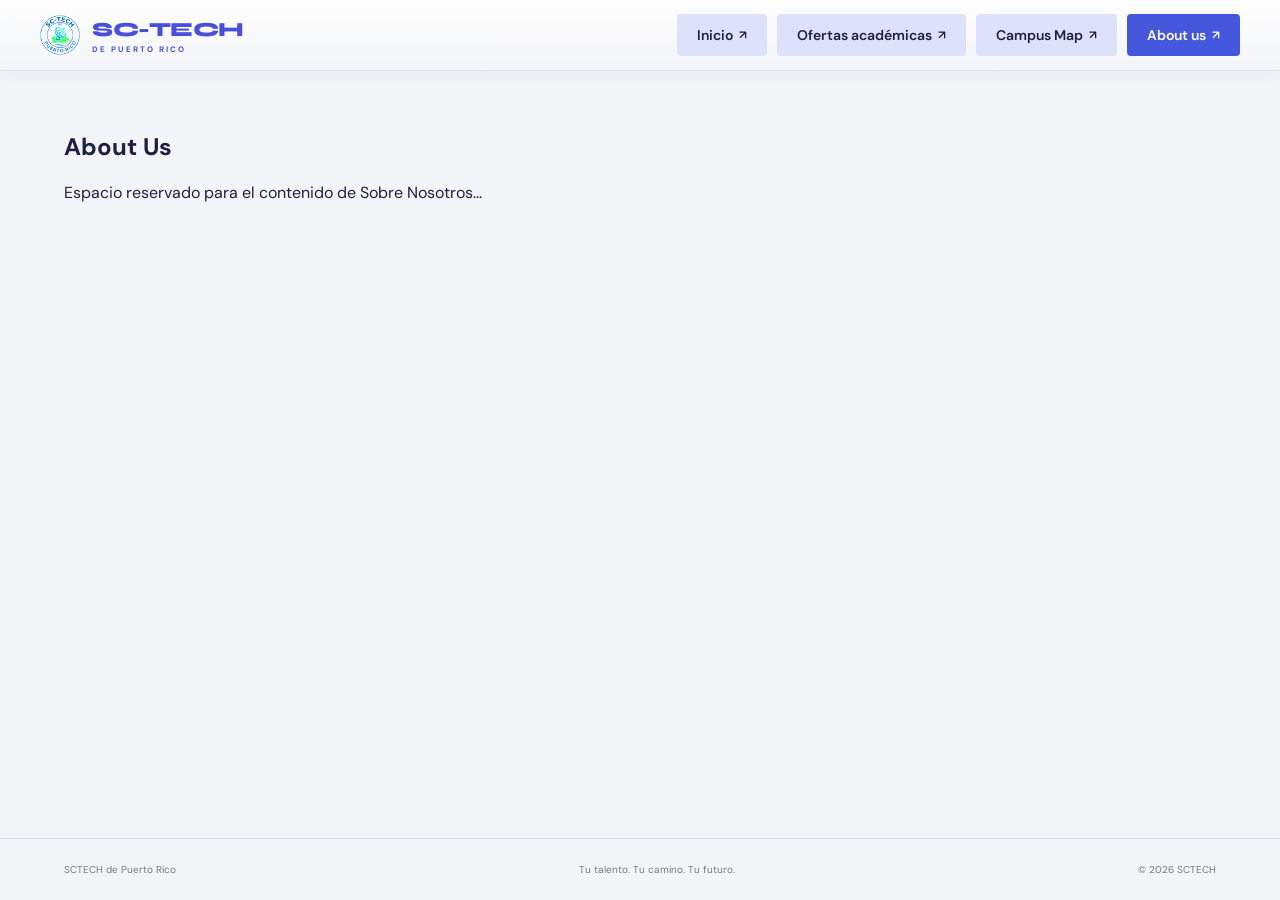
==== pages/about-us.html @ 28b287ed "Organiza archivos y mejora el home con animacion de carga. Tambien nueva estructura de el home mante" ====
<!DOCTYPE html>
<html lang="es">

<head>
	<meta charset="UTF-8">
	<meta name="viewport" content="width=device-width, initial-scale=1.0">
	<meta name="description" content="Sobre SC-TECH de Puerto Rico - Nuestra historia, misión y visión.">
	<title>About Us | SC-TECH de Puerto Rico</title>
	<link rel="stylesheet" href="../assets/css/about-us.css">
</head>

<body>

	<header class="header">
		<nav class="header-nav" aria-label="Navegación principal">
			<a class="brand" href="../index.html">
				<span class="brand-icon">
					<img src="../assets/images/SC-Tech_Logo.png" alt="College Logo"
						width="40">
				</span>
				<div style="color: #494fdb">SC-TECH<span>DE PUERTO RICO</span></div>
			</a>
			<div class="nav-links">
				<a class="btn-nav-rounded" href="../index.html">Inicio <span aria-hidden="true">↗</span></a>
				<a class="btn-nav-rounded" href="ofertas-academicas.html">Ofertas académicas <span
						aria-hidden="true">↗</span></a>
				<a class="btn-nav-rounded" href="Campus_Map.html">Campus Map <span aria-hidden="true">↗</span></a>
				<a class="btn-nav-rounded active" href="about-us.html">About us <span aria-hidden="true">↗</span></a>
			</div>
		</nav>
	</header>

	<main>
		<!-- Contenido principal para el grupo -->
		<section class="page-content">
			<h1>About Us</h1>
			<p>Espacio reservado para el contenido de Sobre Nosotros...</p>
		</section>
	</main>

	<footer>
		<span>SCTECH de Puerto Rico</span>
		<span>Tu talento. Tu camino. Tu futuro.</span>
		<span>© 2026 SCTECH</span>
	</footer>

</body>

</html>
---- assets/css/about-us.css ----
@import url('https://fonts.googleapis.com/css2?family=Syne:wght@700;800&family=DM+Sans:wght@400;500;600&display=swap');

:root {
	--azul: #4557DD;
	--azul-claro: #DDE1FA;
	--oscuro: #1c2140;
	--blanco: #FFFFFF;
	--fondo: #F3F4F8;
}

* {
	box-sizing: border-box;
}

body {
	margin: 0;
	background: var(--fondo);
	color: var(--oscuro);
	font-family: 'DM Sans', system-ui, sans-serif;
	min-height: 100vh;
	display: flex;
	flex-direction: column;
}

/* Header & Sticky Nav */
.header {
	width: 100%;
	position: sticky;
	top: 0;
	z-index: 1000;
	background: linear-gradient(180deg, #FFFFFF 0%, var(--fondo) 100%);
	border-bottom: 1.5px solid var(--azul-claro);
	box-shadow: 0 4px 16px rgba(28, 33, 64, 0.04);
}

@supports ((backdrop-filter: blur(12px)) or (-webkit-backdrop-filter: blur(12px))) {
	.header {
		background: linear-gradient(180deg, rgba(255, 255, 255, 0.85) 0%, rgba(243, 244, 248, 0.85) 100%);
		-webkit-backdrop-filter: blur(12px);
		backdrop-filter: blur(12px);
	}
}

.header-nav {
	width: 100%;
	max-width: 100%;
	padding: 14px 40px;
	display: flex;
	align-items: center;
	justify-content: space-between;
	gap: 20px;
	background: transparent;
}

/* Brand Link */
.brand {
	display: flex;
	align-items: center;
	gap: 12px;
	font-family: 'Syne', sans-serif;
	font-weight: 800;
	font-size: 20px;
	letter-spacing: -0.5px;
	color: var(--oscuro);
	text-decoration: none;
	flex-shrink: 0;
}

.brand-icon img {
	display: block;
	border-radius: 8px;
}

.brand div span {
	display: block;
	margin-top: 2px;
	font-family: 'DM Sans', sans-serif;
	font-size: 8px;
	letter-spacing: 2px;
	color: var(--azul);
}

/* Navigation Links */
.nav-links {
	display: flex;
	align-items: center;
	gap: 10px;
	flex-wrap: wrap;
}

/* Botones por Jayden */
.btn-nav-rounded {
	min-height: 42px;
	padding: 10px 20px;
	border-radius: 4px;
	background: var(--azul-claro);
	color: var(--oscuro);
	font: 600 14px 'DM Sans', sans-serif;
	text-decoration: none;
	display: inline-flex;
	align-items: center;
	gap: 6px;
	transition: background-color 0.25s ease, color 0.25s ease, transform 0.2s ease;
}

.btn-nav-rounded span {
	font-size: 12px;
	transition: transform 0.2s ease;
}

.btn-nav-rounded:hover,
.btn-nav-rounded.active {
	background: var(--azul);
	color: var(--blanco);
}

.btn-nav-rounded:hover span {
	transform: translate(2px, -2px);
}

.btn-nav-rounded:focus-visible {
	outline: 3px solid var(--oscuro);
	outline-offset: 3px;
}

/* Main Content Area */
main {
	flex: 1;
	max-width: 1440px;
	width: 100%;
	margin: auto;
	padding: 40px 64px 64px;
}

/* Footer */
footer {
	max-width: 1440px;
	width: 100%;
	margin: 0 auto;
	border-top: 1px solid #dcdcea;
	padding: 24px 64px;
	display: flex;
	justify-content: space-between;
	color: #77778e;
	font-size: 10px;
}

/* Responsive Styles */
@media (max-width: 850px) {
	.header-nav {
		flex-direction: column;
		padding: 14px 20px;
		gap: 14px;
	}

	.nav-links {
		width: 100%;
		justify-content: center;
	}

	main {
		padding: 20px 20px 40px;
	}

	footer {
		padding: 24px 20px;
		flex-direction: column;
		gap: 12px;
		align-items: center;
		text-align: center;
	}
}

@media (max-width: 480px) {
	.btn-nav-rounded {
		min-height: 38px;
		padding: 8px 14px;
		font-size: 13px;
	}

	.btn-nav-rounded span {
		display: none;
	}
}
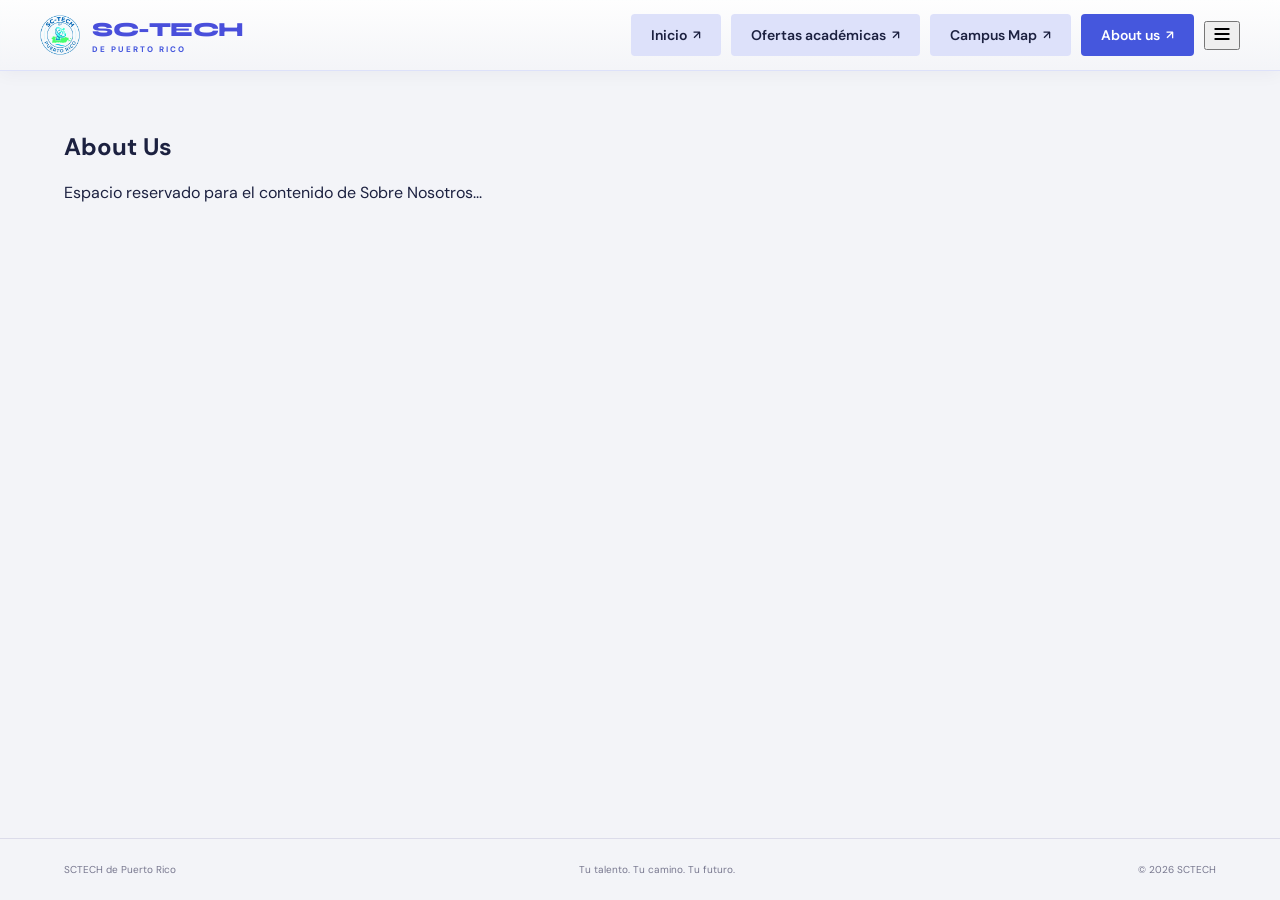
==== commit 08edfb53: "New accessibility features added: 'Dark Mode and a High Visibility mode'. Added Accessibility.css an" ====
--- a/pages/about-us.html
+++ b/pages/about-us.html
@@ -7,16 +7,26 @@
 	<meta name="description" content="Sobre SC-TECH de Puerto Rico - Nuestra historia, misión y visión.">
 	<title>About Us | SC-TECH de Puerto Rico</title>
 	<link rel="stylesheet" href="../assets/css/about-us.css">
+	<script src="../assets/js/accessibility.js" defer></script>
 </head>
 
 <body>
+
+	<!-- Script para validar y cargar modos de accesibilidad antes de que cargue el cuerpo; problema en FireFox -->
+	<script>
+		(function () {
+			var dark = localStorage.getItem('theme_dark');
+			var highVis = localStorage.getItem('theme_high_vis');
+			if (dark === 'true') document.documentElement.classList.add('dark-mode');
+			if (highVis === 'true') document.documentElement.classList.add('disable-translucency');
+		})();
+	</script>
 
 	<header class="header">
 		<nav class="header-nav" aria-label="Navegación principal">
 			<a class="brand" href="../index.html">
 				<span class="brand-icon">
-					<img src="../assets/images/SC-Tech_Logo.png" alt="College Logo"
-						width="40">
+					<img src="../assets/images/SC-Tech_Logo.png" alt="College Logo" width="40">
 				</span>
 				<div style="color: #494fdb">SC-TECH<span>DE PUERTO RICO</span></div>
 			</a>
@@ -26,6 +36,31 @@
 						aria-hidden="true">↗</span></a>
 				<a class="btn-nav-rounded" href="Campus_Map.html">Campus Map <span aria-hidden="true">↗</span></a>
 				<a class="btn-nav-rounded active" href="about-us.html">About us <span aria-hidden="true">↗</span></a>
+
+				<!-- Contenedor para botón de accesibilidad -->
+				<div class="a11y-dropdown">
+					<button class="btn-a11y" id="a11yToggle" aria-label="Opciones de accesibilidad" aria-expanded="false">
+						<!-- Squircle Icon with 3 Dashes -->
+						<svg width="20" height="20" viewBox="0 0 24 24" fill="none" stroke="currentColor" stroke-width="2.5"
+							stroke-linecap="round">
+							<line x1="4" y1="6" x2="20" y2="6" />
+							<line x1="4" y1="12" x2="20" y2="12" />
+							<line x1="4" y1="18" x2="20" y2="18" />
+						</svg>
+					</button>
+
+					<div class="a11y-menu" id="a11yMenu" hidden>
+						<p class="a11y-menu-title">Accesibilidad</p>
+						<label class="a11y-option">
+							<span>Modo Oscuro</span>
+							<input type="checkbox" id="chkDarkMode">
+						</label>
+						<label class="a11y-option">
+							<span>Alta Visibilidad (Sin Transparencias)</span>
+							<input type="checkbox" id="chkHighVisibility">
+						</label>
+					</div>
+				</div>
 			</div>
 		</nav>
 	</header>
--- a/assets/css/about-us.css
+++ b/assets/css/about-us.css
@@ -1,4 +1,5 @@
 @import url('https://fonts.googleapis.com/css2?family=Syne:wght@700;800&family=DM+Sans:wght@400;500;600&display=swap');
+@import url('accessibility.css');
 
 :root {
 	--azul: #4557DD;
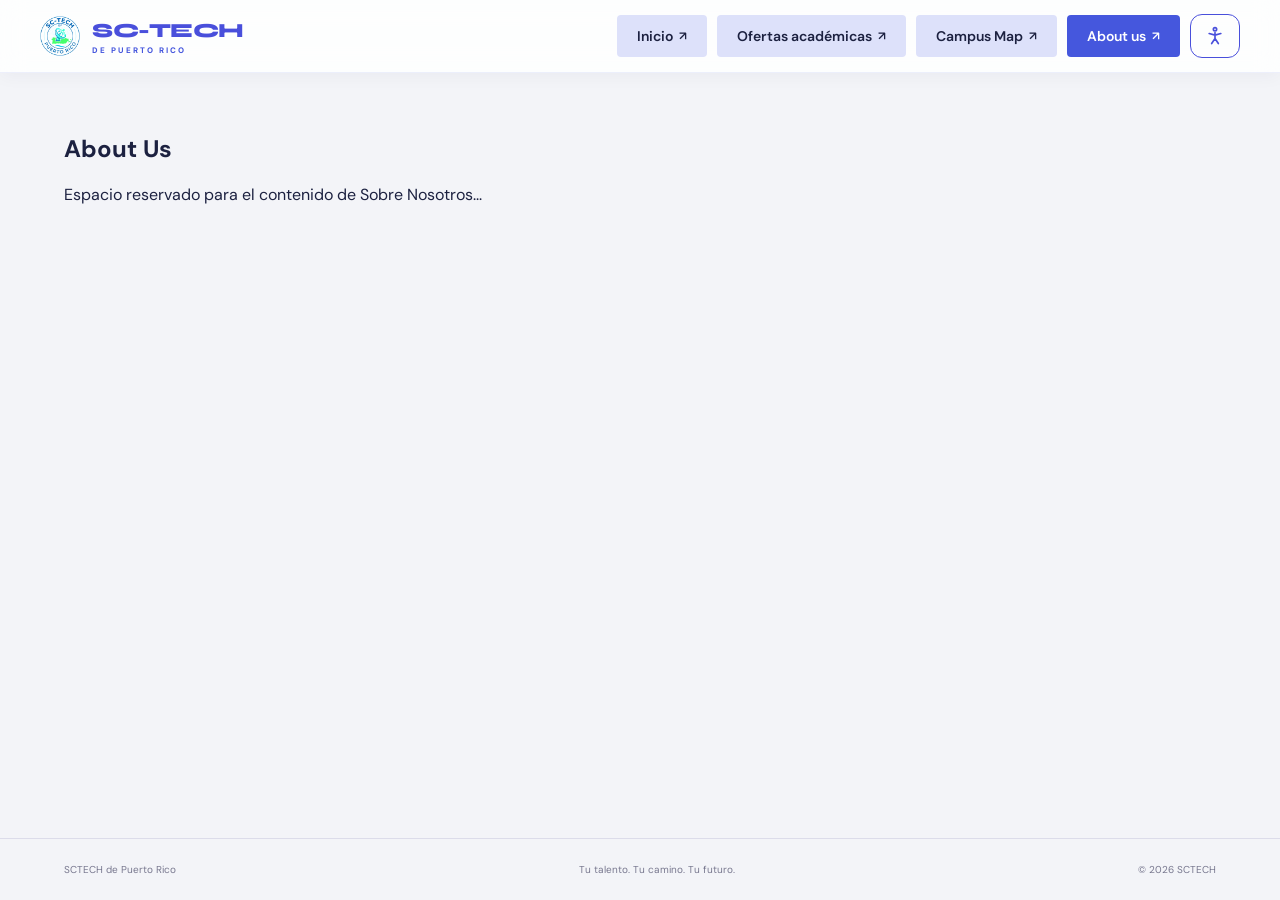
==== commit 4df71f9d: "Update to Campus Map page, added extra descriptive information and a few new features (such as a pul" ====
--- a/pages/about-us.html
+++ b/pages/about-us.html
@@ -17,8 +17,10 @@
 		(function () {
 			var dark = localStorage.getItem('theme_dark');
 			var highVis = localStorage.getItem('theme_high_vis');
+			var largeText = localStorage.getItem('theme_large_text');
 			if (dark === 'true') document.documentElement.classList.add('dark-mode');
 			if (highVis === 'true') document.documentElement.classList.add('disable-translucency');
+			if (largeText === 'true') document.documentElement.classList.add('large-text');
 		})();
 	</script>
 
@@ -39,13 +41,11 @@
 
 				<!-- Contenedor para botón de accesibilidad -->
 				<div class="a11y-dropdown">
-					<button class="btn-a11y" id="a11yToggle" aria-label="Opciones de accesibilidad" aria-expanded="false">
-						<!-- Squircle Icon with 3 Dashes -->
-						<svg width="20" height="20" viewBox="0 0 24 24" fill="none" stroke="currentColor" stroke-width="2.5"
-							stroke-linecap="round">
-							<line x1="4" y1="6" x2="20" y2="6" />
-							<line x1="4" y1="12" x2="20" y2="12" />
-							<line x1="4" y1="18" x2="20" y2="18" />
+					<button type="button" class="btn-a11y" id="a11yToggle" aria-label="Opciones de accesibilidad"
+						aria-expanded="false" aria-controls="a11yMenu">
+						<svg class="icon" viewBox="0 0 24 24" aria-hidden="true">
+							<circle cx="12" cy="4" r="2" />
+							<path d="M12 8v7M5 9l7 2 7-2M12 15l-4 6M12 15l4 6" />
 						</svg>
 					</button>
 
@@ -58,6 +58,10 @@
 						<label class="a11y-option">
 							<span>Alta Visibilidad (Sin Transparencias)</span>
 							<input type="checkbox" id="chkHighVisibility">
+						</label>
+						<label class="a11y-option">
+							<span>Texto Ampliado</span>
+							<input type="checkbox" id="chkLargeText">
 						</label>
 					</div>
 				</div>
--- a/assets/css/about-us.css
+++ b/assets/css/about-us.css
@@ -1,5 +1,5 @@
 @import url('https://fonts.googleapis.com/css2?family=Syne:wght@700;800&family=DM+Sans:wght@400;500;600&display=swap');
-@import url('accessibility.css');
+@import url('Accessibility.css');
 
 :root {
 	--azul: #4557DD;
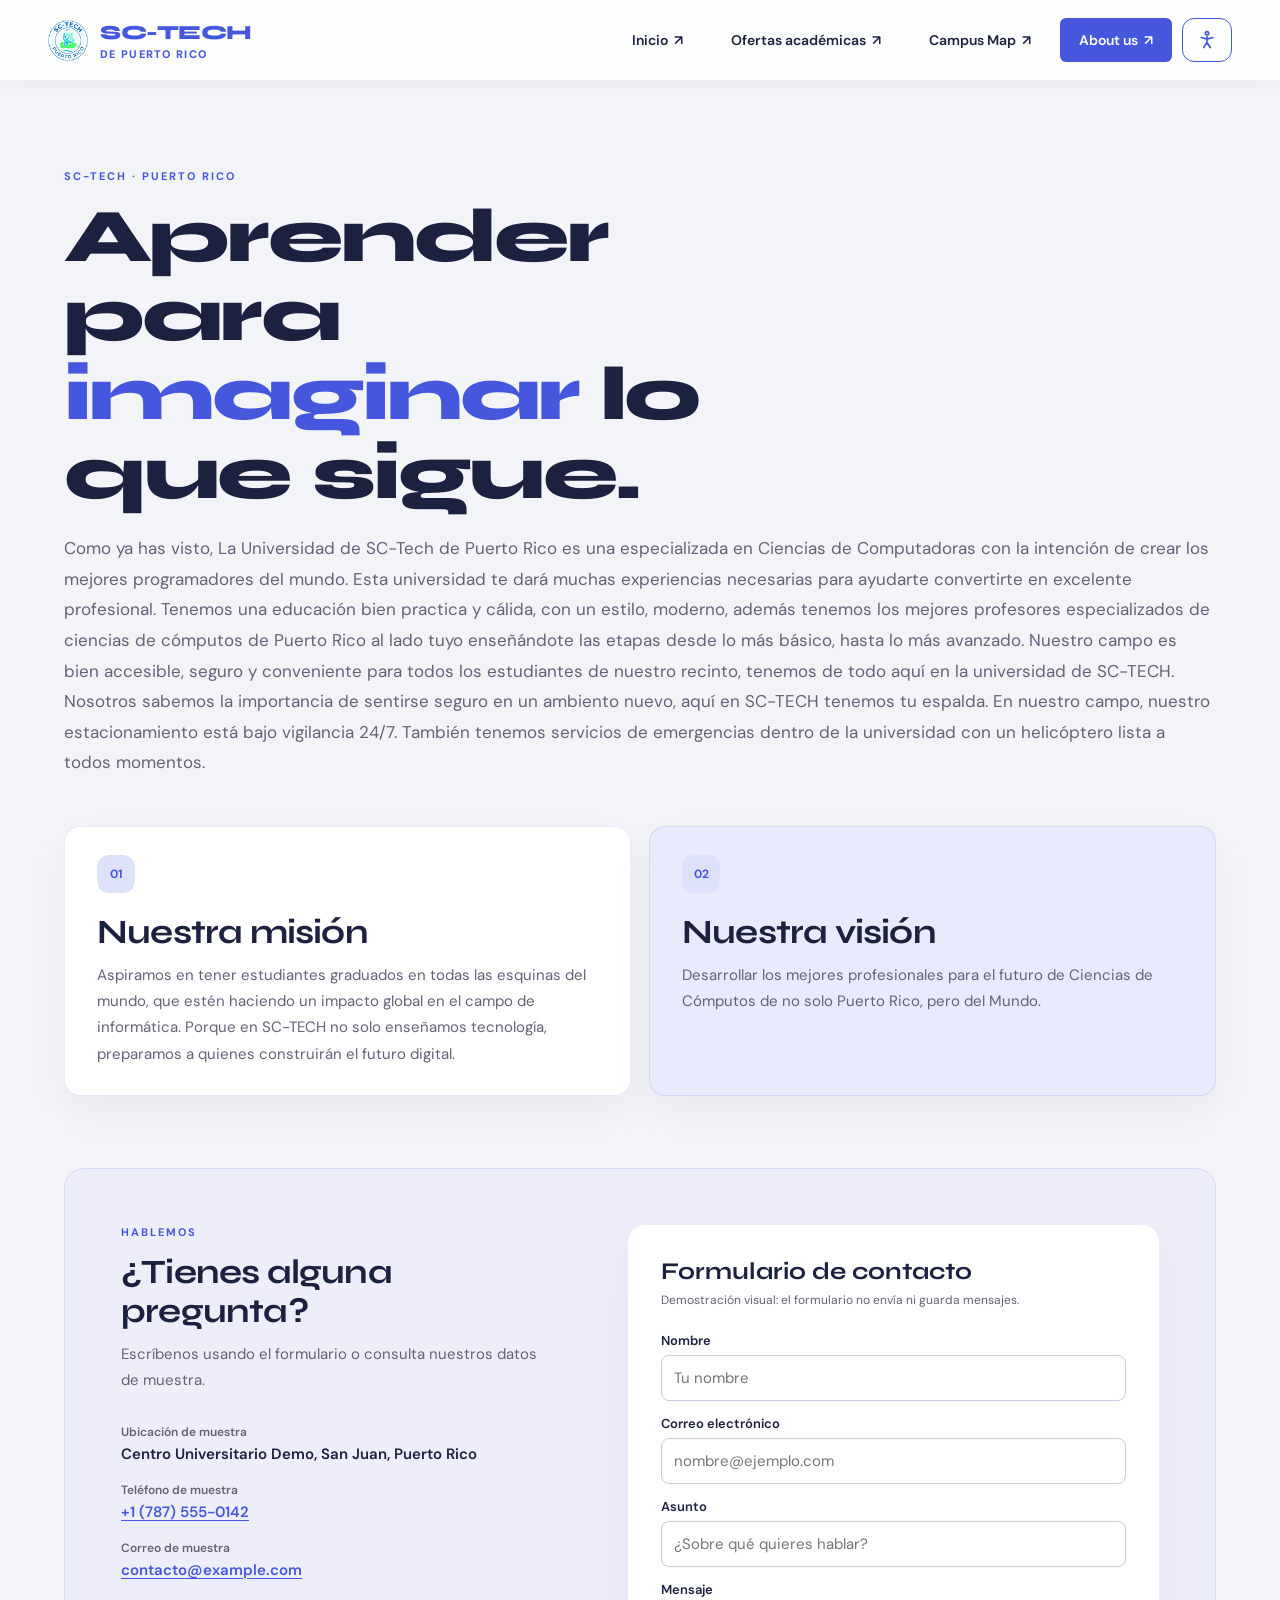
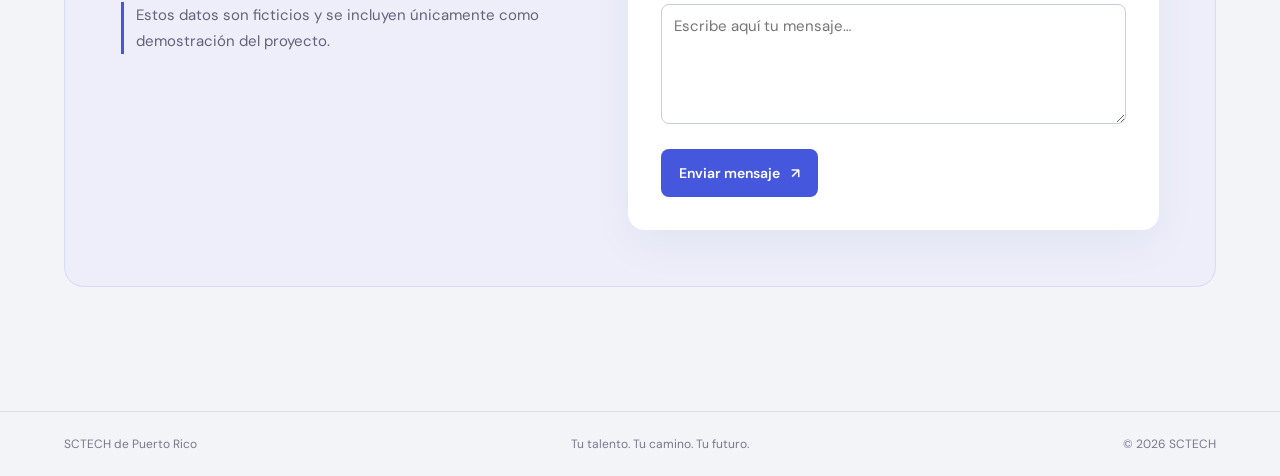
==== commit 3e2ab164: "Big update. Both about-us (by Julio) and ofertas-academicas (by Anjuan) have been implemented. Font " ====
--- a/pages/about-us.html
+++ b/pages/about-us.html
@@ -7,12 +7,14 @@
 	<meta name="description" content="Sobre SC-TECH de Puerto Rico - Nuestra historia, misión y visión.">
 	<title>About Us | SC-TECH de Puerto Rico</title>
 	<link rel="stylesheet" href="../assets/css/about-us.css">
+	<link rel="stylesheet" href="../assets/css/home.css">
 	<script src="../assets/js/accessibility.js" defer></script>
+	<script src="../assets/js/about_us.js" defer></script>
 </head>
 
 <body>
 
-	<!-- Script para validar y cargar modos de accesibilidad antes de que cargue el cuerpo; problema en FireFox -->
+	<!-- Script para validar y cargar modos de accesibilidad antes de que cargue el cuerpo -->
 	<script>
 		(function () {
 			var dark = localStorage.getItem('theme_dark');
@@ -25,19 +27,21 @@
 	</script>
 
 	<header class="header">
+		<a class="skip-link" href="#main-content">Ir al contenido</a>
 		<nav class="header-nav" aria-label="Navegación principal">
 			<a class="brand" href="../index.html">
 				<span class="brand-icon">
-					<img src="../assets/images/SC-Tech_Logo.png" alt="College Logo" width="40">
+					<img src="../assets/images/SC-Tech_Logo.png" alt="College Logo" width="40" height="41">
 				</span>
-				<div style="color: #494fdb">SC-TECH<span>DE PUERTO RICO</span></div>
+				<div class="brand-name">SC-TECH<span>DE PUERTO RICO</span></div>
 			</a>
 			<div class="nav-links">
 				<a class="btn-nav-rounded" href="../index.html">Inicio <span aria-hidden="true">↗</span></a>
 				<a class="btn-nav-rounded" href="ofertas-academicas.html">Ofertas académicas <span
 						aria-hidden="true">↗</span></a>
 				<a class="btn-nav-rounded" href="Campus_Map.html">Campus Map <span aria-hidden="true">↗</span></a>
-				<a class="btn-nav-rounded active" href="about-us.html">About us <span aria-hidden="true">↗</span></a>
+				<a class="btn-nav-rounded active" href="about-us.html" aria-current="page">About us <span
+						aria-hidden="true">↗</span></a>
 
 				<!-- Contenedor para botón de accesibilidad -->
 				<div class="a11y-dropdown">
@@ -69,13 +73,83 @@
 		</nav>
 	</header>
 
-	<main>
-		<!-- Contenido principal para el grupo -->
-		<section class="page-content">
-			<h1>About Us</h1>
-			<p>Espacio reservado para el contenido de Sobre Nosotros...</p>
+	<main id="main-content" tabindex="-1">
+		<section class="about-hero" aria-labelledby="about-title">
+			<p class="eyebrow">SC-TECH · PUERTO RICO</p>
+			<h1 id="about-title">Aprender para <em>imaginar</em> lo que sigue.</h1>
+			<p class="hero-copy">Como ya has visto, La Universidad de SC-Tech de Puerto Rico es una especializada en Ciencias
+				de Computadoras con la intención de crear los mejores programadores del mundo. Esta universidad te dará muchas
+				experiencias necesarias para ayudarte convertirte en excelente profesional. Tenemos una educación bien practica
+				y cálida, con un estilo, moderno, además tenemos los mejores profesores especializados de ciencias de cómputos
+				de Puerto Rico al lado tuyo enseñándote las etapas desde lo más básico, hasta lo más avanzado. Nuestro campo es
+				bien accesible, seguro y conveniente para todos los estudiantes de nuestro recinto, tenemos de todo aquí en la
+				universidad de SC-TECH. Nosotros sabemos la importancia de sentirse seguro en un ambiento nuevo, aquí en SC-TECH
+				tenemos tu espalda. En nuestro campo, nuestro estacionamiento está bajo vigilancia 24/7. También tenemos
+				servicios de emergencias dentro de la universidad con un helicóptero lista a todos momentos. </p>
+		</section>
+
+		<section class="about-grid" aria-label="Conoce SC-TECH">
+			<article class="about-card">
+				<span class="card-number" aria-hidden="true">01</span>
+				<h2>Nuestra misión</h2>
+				<p>Aspiramos en tener estudiantes graduados en todas las esquinas del mundo, que estén haciendo un impacto
+					global en el campo de informática. Porque en SC-TECH no solo enseñamos tecnología, preparamos a quienes
+					construirán el futuro digital.</p>
+			</article>
+			<article class="about-card about-card-accent">
+				<span class="card-number" aria-hidden="true">02</span>
+				<h2>Nuestra visión</h2>
+				<p>Desarrollar los mejores profesionales para el futuro de Ciencias de Cómputos de no solo Puerto Rico, pero del
+					Mundo.</p>
+			</article>
+		</section>
+
+		<section class="contact-section" aria-labelledby="contact-title">
+			<div class="contact-details">
+				<p class="eyebrow">HABLEMOS</p>
+				<h2 id="contact-title">¿Tienes alguna pregunta?</h2>
+				<p>Escríbenos usando el formulario o consulta nuestros datos de muestra.</p>
+				<dl class="contact-list">
+					<div>
+						<dt>Ubicación de muestra</dt>
+						<dd>Centro Universitario Demo, San Juan, Puerto Rico</dd>
+					</div>
+					<div>
+						<dt>Teléfono de muestra</dt>
+						<dd><a href="tel:+17875550142">+1 (787) 555-0142</a></dd>
+					</div>
+					<div>
+						<dt>Correo de muestra</dt>
+						<dd><a href="mailto:contacto@example.com">contacto@example.com</a></dd>
+					</div>
+				</dl>
+				<p class="demo-note">Estos datos son ficticios y se incluyen únicamente como demostración del proyecto.</p>
+			</div>
+
+			<form class="contact-form" id="contactForm">
+				<h3>Formulario de contacto</h3>
+				<p class="form-note">Demostración visual: el formulario no envía ni guarda mensajes.</p>
+				<label for="name">Nombre</label>
+				<input id="name" name="name" type="text" placeholder="Tu nombre" autocomplete="name" required>
+				<label for="email">Correo electrónico</label>
+				<input id="email" name="email" type="email" placeholder="nombre@ejemplo.com" autocomplete="email" required>
+				<label for="subject">Asunto</label>
+				<input id="subject" name="subject" type="text" placeholder="¿Sobre qué quieres hablar?" required>
+				<label for="message">Mensaje</label>
+				<textarea id="message" name="message" rows="4" placeholder="Escribe aquí tu mensaje…" required></textarea>
+				<button class="submit-button" type="submit">Enviar mensaje <span aria-hidden="true">↗</span></button>
+				<p class="form-status" id="formStatus" role="status" aria-live="polite"></p>
+			</form>
 		</section>
 	</main>
+
+	<button type="button" class="back-to-top" id="backToTop" aria-label="Volver arriba" title="Volver arriba">
+		<svg width="20" height="20" viewBox="0 0 24 24" fill="none" stroke="currentColor" stroke-width="2.5"
+			stroke-linecap="round" stroke-linejoin="round" aria-hidden="true">
+			<path d="M12 19V5" />
+			<path d="m5 12 7-7 7 7" />
+		</svg>
+	</button>
 
 	<footer>
 		<span>SCTECH de Puerto Rico</span>
--- a/assets/css/about-us.css
+++ b/assets/css/about-us.css
@@ -91,37 +91,36 @@
 
 /* Botones por Jayden */
 .btn-nav-rounded {
-	min-height: 42px;
-	padding: 10px 20px;
-	border-radius: 4px;
-	background: var(--azul-claro);
+	min-height: 44px;
+	padding: 12px 18px;
+	border: 1px solid transparent;
+	border-radius: 6px;
+	background: transparent;
 	color: var(--oscuro);
 	font: 600 14px 'DM Sans', sans-serif;
 	text-decoration: none;
 	display: inline-flex;
 	align-items: center;
 	gap: 6px;
-	transition: background-color 0.25s ease, color 0.25s ease, transform 0.2s ease;
+	transition: background-color 0.2s ease, color 0.2s ease, transform 0.2s ease;
 }
 
 .btn-nav-rounded span {
-	font-size: 12px;
 	transition: transform 0.2s ease;
 }
 
-.btn-nav-rounded:hover,
-.btn-nav-rounded.active {
+.nav-links .btn-nav-rounded:hover {
+	background: var(--azul-claro);
+	color: var(--azul);
+}
+
+.nav-links .btn-nav-rounded.active {
 	background: var(--azul);
 	color: var(--blanco);
 }
 
 .btn-nav-rounded:hover span {
 	transform: translate(2px, -2px);
-}
-
-.btn-nav-rounded:focus-visible {
-	outline: 3px solid var(--oscuro);
-	outline-offset: 3px;
 }
 
 /* Main Content Area */
@@ -172,14 +171,345 @@
 	}
 }
 
-@media (max-width: 480px) {
-	.btn-nav-rounded {
-		min-height: 38px;
-		padding: 8px 14px;
-		font-size: 13px;
-	}
-
-	.btn-nav-rounded span {
-		display: none;
+/* About Us and contact page */
+.skip-link {
+	position: absolute;
+	left: 16px;
+	top: 12px;
+	z-index: 1100;
+	padding: 10px 14px;
+	border-radius: 8px;
+	background: var(--oscuro);
+	color: var(--blanco);
+	transform: translateY(-160%);
+}
+
+.skip-link:focus {
+	transform: translateY(0);
+}
+
+main:focus {
+	outline: none;
+}
+
+.about-hero {
+	max-width: none;
+	padding: 48px 0 40px;
+}
+
+.eyebrow {
+	margin: 0 0 14px;
+	color: var(--azul);
+	font-size: 11px;
+	font-weight: 700;
+	letter-spacing: 2px;
+}
+
+.about-hero h1 {
+	max-width: 800px;
+	margin: 0 0 20px;
+	font: 800 clamp(42px, 6vw, 76px)/1.04 'Syne', sans-serif;
+	letter-spacing: -2.8px;
+}
+
+.about-hero h1 em {
+	color: var(--azul);
+	font-style: normal;
+}
+
+.hero-copy {
+	max-width: none;
+	margin: 0;
+	color: #626279;
+	font-size: 17px;
+	line-height: 1.8;
+}
+
+.about-grid {
+	display: grid;
+	grid-template-columns: repeat(2, minmax(0, 1fr));
+	gap: 18px;
+	margin: 8px 0 72px;
+}
+
+.about-card {
+	min-height: 230px;
+	padding: 28px 32px;
+	border: 1px solid #4557dd20;
+	border-radius: 16px;
+	background: #fff;
+	box-shadow: 0 16px 45px #20203f0b;
+}
+
+.about-card-accent {
+	background: #e9eafb;
+}
+
+.card-number {
+	display: inline-grid;
+	width: 38px;
+	height: 38px;
+	place-items: center;
+	border-radius: 12px;
+	background: var(--azul-claro);
+	color: var(--azul);
+	font-size: 12px;
+	font-weight: 700;
+}
+
+.about-card h2,
+.contact-details h2 {
+	margin: 20px 0 10px;
+	font: 700 clamp(24px, 3vw, 34px)/1.15 'Syne', sans-serif;
+	letter-spacing: -.8px;
+}
+
+.about-card p,
+.contact-details>p:not(.eyebrow) {
+	margin: 0;
+	color: #626279;
+	font-size: 15px;
+	line-height: 1.75;
+}
+
+.contact-section {
+	display: grid;
+	grid-template-columns: .9fr 1.1fr;
+	align-items: start;
+	gap: clamp(28px, 6vw, 72px);
+	margin-bottom: 60px;
+	padding: clamp(24px, 5vw, 56px);
+	border: 1px solid #4557dd20;
+	border-radius: 20px;
+	background: #edeefa;
+	scroll-margin-top: 100px;
+}
+
+.contact-details h2 {
+	margin-top: 0;
+}
+
+.contact-list {
+	display: grid;
+	gap: 18px;
+	margin: 30px 0 22px;
+}
+
+.contact-list dt {
+	margin-bottom: 4px;
+	color: #626279;
+	font-size: 12px;
+	font-weight: 600;
+}
+
+.contact-list dd {
+	margin: 0;
+	font-size: 15px;
+	font-weight: 600;
+}
+
+.contact-list a {
+	color: var(--azul);
+	text-underline-offset: 3px;
+}
+
+.demo-note,
+.form-note {
+	color: #626279;
+	font-size: 12px;
+	line-height: 1.6;
+}
+
+.demo-note {
+	padding-left: 12px;
+	border-left: 3px solid var(--azul);
+}
+
+.contact-form {
+	padding: clamp(20px, 3vw, 32px);
+	border: 1px solid #fff;
+	border-radius: 16px;
+	background: #fff;
+	box-shadow: 0 16px 45px #20203f0b;
+}
+
+.contact-form h3 {
+	margin: 0 0 4px;
+	font: 700 24px/1.2 'Syne', sans-serif;
+}
+
+.form-note {
+	margin: 0 0 22px;
+}
+
+.contact-form label {
+	display: block;
+	margin: 14px 0 6px;
+	font-size: 13px;
+	font-weight: 600;
+}
+
+.contact-form input,
+.contact-form textarea {
+	width: 100%;
+	min-height: 46px;
+	padding: 11px 12px;
+	border: 1px solid #c9cbe0;
+	border-radius: 8px;
+	background: #fff;
+	color: var(--oscuro);
+	font: 15px 'DM Sans', sans-serif;
+}
+
+.contact-form textarea {
+	min-height: 120px;
+	resize: vertical;
+}
+
+.contact-form input:focus-visible,
+.contact-form textarea:focus-visible,
+.submit-button:focus-visible,
+.contact-list a:focus-visible {
+	outline: 3px solid var(--azul);
+	outline-offset: 3px;
+}
+
+.submit-button {
+	min-height: 48px;
+	margin-top: 20px;
+	padding: 12px 18px;
+	border: 0;
+	border-radius: 8px;
+	background: var(--azul);
+	color: var(--blanco);
+	font: 600 14px 'DM Sans', sans-serif;
+	cursor: pointer;
+}
+
+.submit-button:hover {
+	background: var(--oscuro);
+}
+
+.submit-button span {
+	margin-left: 8px;
+}
+
+.form-status {
+	display: flex;
+	align-items: flex-start;
+	gap: 10px;
+	margin: 16px 0 0;
+	padding: 12px 14px;
+	border-radius: 10px;
+	border: 1px solid #86efac;
+	border-left: 4px solid #16a34a;
+	background: #f0fdf4;
+	color: #14532d;
+	font-size: 13px;
+	font-weight: 500;
+	line-height: 1.5;
+	animation: notice-pop 0.25s ease both;
+}
+
+.form-status:empty {
+	display: none;
+}
+
+.form-status svg {
+	flex-shrink: 0;
+	width: 18px;
+	height: 18px;
+	margin-top: 1px;
+	color: #16a34a;
+}
+
+@keyframes notice-pop {
+	from {
+		opacity: 0;
+		transform: translateY(-4px);
+	}
+
+	to {
+		opacity: 1;
+		transform: translateY(0);
+	}
+}
+
+@media (max-width: 700px) {
+	.about-hero {
+		padding: 34px 0 28px;
+	}
+
+	.about-hero h1 {
+		letter-spacing: -1.5px;
+	}
+
+	.about-grid,
+	.contact-section {
+		grid-template-columns: 1fr;
+	}
+
+	.about-grid {
+		margin-bottom: 44px;
+	}
+
+	.about-card {
+		min-height: 0;
+		padding: 24px;
+	}
+
+	.contact-section {
+		gap: 26px;
+		margin-bottom: 40px;
+	}
+}
+
+/* Floating Back to Top Button */
+.back-to-top {
+	position: fixed;
+	right: 28px;
+	bottom: 28px;
+	z-index: 950;
+	width: 48px;
+	height: 48px;
+	border: none;
+	border-radius: 50%;
+	background: var(--azul);
+	color: var(--blanco);
+	box-shadow: 0 8px 24px rgba(69, 87, 221, 0.35);
+	display: grid;
+	place-items: center;
+	cursor: pointer;
+	opacity: 0;
+	visibility: hidden;
+	transform: translateY(12px);
+	transition: opacity 0.25s ease, transform 0.25s ease, background-color 0.2s ease, visibility 0s linear 0.25s;
+}
+
+.back-to-top.visible {
+	opacity: 1;
+	visibility: visible;
+	transform: translateY(0);
+	transition: opacity 0.25s ease, transform 0.25s ease, background-color 0.2s ease, visibility 0s;
+}
+
+@media (hover: hover) {
+	.back-to-top:hover {
+		background: var(--oscuro);
+		transform: translateY(-3px);
+	}
+}
+
+.back-to-top:focus-visible {
+	outline: 3px solid var(--oscuro);
+	outline-offset: 3px;
+}
+
+@media (max-width: 600px) {
+	.back-to-top {
+		right: 18px;
+		bottom: 18px;
+		width: 44px;
+		height: 44px;
 	}
 }
--- a/assets/css/home.css
+++ b/assets/css/home.css
@@ -0,0 +1,489 @@
+:root {
+  color-scheme: light;
+  --home-surface: #fff;
+  --home-ink: #1c2140;
+  --home-muted: #4d536d;
+  --home-line: #c7cbe0;
+  --home-link: #4557DD;
+  --home-focus: #4557DD;
+  --home-border-width: 1px;
+}
+
+html.dark-mode {
+  color-scheme: dark;
+  --home-surface: #1e293b;
+  --home-ink: #f1f5f9;
+  --home-muted: #bcc9dd;
+  --home-line: #44546b;
+  --home-link: #60a5fa;
+  --home-focus: #60a5fa;
+}
+
+html.disable-translucency {
+  --home-line: #1c2140;
+  --home-border-width: 2px;
+}
+
+html.dark-mode.disable-translucency {
+  --home-surface: #0b0f19;
+  --home-line: #fff;
+}
+
+::selection {
+  background: var(--home-link);
+  color: var(--home-surface);
+}
+
+.header-nav {
+  width: calc(100% - 96px);
+  max-width: 100%;
+  margin: auto;
+  padding: 18px 0;
+}
+
+.brand-name {
+  color: var(--home-link);
+}
+
+.brand div span {
+  color: var(--home-link);
+  font-size: 11px;
+  letter-spacing: 1.3px;
+}
+
+html:not(.dark-mode) .nav-links .btn-nav-rounded:not(.active):hover {
+  color: var(--home-link);
+}
+
+.hero {
+  grid-template-columns: 1fr 1.1fr;
+  padding: 48px 0;
+}
+
+h1 {
+  font-size: clamp(48px, 4.7vw, 68px);
+  letter-spacing: -.035em;
+  text-wrap: balance;
+}
+
+html.dark-mode h1 em {
+  color: var(--home-link);
+}
+
+.intro {
+  color: var(--home-muted);
+}
+
+.location {
+  color: var(--home-muted);
+  font-size: 13px;
+  letter-spacing: 0;
+  margin-top: 28px;
+}
+
+.skip-link {
+  position: absolute;
+  top: 12px;
+  left: 20px;
+  transform: translateY(-200%);
+  padding: 12px 18px;
+  background: var(--home-surface);
+  color: var(--home-link);
+  z-index: 2100;
+}
+
+.skip-link:focus {
+  transform: none;
+}
+
+#main-content {
+  scroll-margin-top: 100px;
+}
+
+.btn-nav-rounded:focus-visible,
+.brand:focus-visible,
+.access-card:focus-visible,
+.text-link:focus-visible,
+.btn-a11y:focus-visible,
+.a11y-option input:focus-visible,
+.slide-control:focus-visible,
+.slide-dot:focus-visible,
+.skip-link:focus-visible {
+  outline: 3px solid var(--home-focus);
+  outline-offset: 4px;
+}
+
+.a11y-option {
+  min-height: 44px;
+  gap: 12px;
+  line-height: 1.5;
+}
+
+.slideshow {
+  overflow: hidden;
+  border: var(--home-border-width) solid var(--home-line);
+  border-radius: 16px;
+  background: var(--home-surface);
+}
+
+.slides {
+  position: relative;
+  aspect-ratio: 1.22;
+  background: var(--navy);
+}
+
+.slide {
+  position: absolute;
+  inset: 0;
+  margin: 0;
+  opacity: 0;
+  visibility: hidden;
+  transition: opacity .65s ease, visibility .65s ease;
+}
+
+.slide.is-active {
+  opacity: 1;
+  visibility: visible;
+}
+
+.slide img {
+  display: block;
+  width: 100%;
+  height: 100%;
+  object-fit: cover;
+}
+
+.slide::after {
+  content: '';
+  position: absolute;
+  inset: 0;
+  background: linear-gradient(180deg, transparent 25%, #10152b66 52%, #10152bf2 100%);
+}
+
+.slide figcaption {
+  position: absolute;
+  z-index: 1;
+  inset-inline: 30px;
+  bottom: 28px;
+  color: white;
+}
+
+.slide h2 {
+  margin: 0 0 12px;
+  max-width: 18ch;
+  color: inherit;
+  font: 700 clamp(24px, 2.2vw, 32px)/1.2 'Syne', sans-serif;
+  letter-spacing: -.025em;
+  text-wrap: balance;
+}
+
+.slide p {
+  margin: 0;
+  max-width: 38ch;
+  font-size: 14px;
+  line-height: 1.6;
+}
+
+.slideshow-controls {
+  display: flex;
+  align-items: center;
+  justify-content: space-between;
+  gap: 16px;
+  padding: 12px 16px;
+}
+
+.slideshow-controls[hidden] {
+  display: none;
+}
+
+.slide-dots,
+.slide-buttons {
+  display: flex;
+  align-items: center;
+}
+
+.slide-buttons {
+  gap: 8px;
+}
+
+.slide-dot {
+  display: grid;
+  place-items: center;
+  width: 44px;
+  height: 44px;
+  padding: 0;
+  border: 0;
+  background: var(--home-surface);
+  color: var(--home-link);
+  cursor: pointer;
+}
+
+.slide-dot::after {
+  content: '';
+  width: 8px;
+  height: 8px;
+  border: 1px solid currentColor;
+  border-radius: 50%;
+}
+
+.slide-dot[aria-pressed="true"]::after {
+  background: currentColor;
+  outline: 1px solid currentColor;
+  outline-offset: 4px;
+}
+
+.slide-count {
+  margin-inline-start: auto;
+  color: var(--home-muted);
+  font-size: 12px;
+  font-variant-numeric: tabular-nums;
+  white-space: nowrap;
+}
+
+.slide-control {
+  display: grid;
+  place-items: center;
+  width: 44px;
+  height: 44px;
+  padding: 0;
+  border: 1px solid var(--home-line);
+  border-radius: 50%;
+  background: var(--home-surface);
+  color: var(--home-link);
+  cursor: pointer;
+  transition: background-color .2s ease;
+}
+
+.slide-control:hover {
+  background: var(--home-link);
+  color: var(--home-surface);
+}
+
+.photo-note {
+  margin: 12px 0 0;
+  color: var(--home-muted);
+  font-size: 12px;
+  line-height: 1.6;
+}
+
+.sr-only {
+  position: absolute;
+  width: 1px;
+  height: 1px;
+  padding: 0;
+  margin: -1px;
+  overflow: hidden;
+  clip-path: inset(50%);
+  white-space: nowrap;
+  border: 0;
+}
+
+.feature-links {
+  display: grid;
+  grid-template-columns: 1fr 1fr;
+  gap: 24px;
+  margin-bottom: 44px;
+}
+
+.feature-links .access-card {
+  margin: 0;
+  padding: 30px;
+  border: 1px solid var(--home-line);
+  border-radius: 14px;
+  box-shadow: none;
+}
+
+.access-card h2 {
+  margin: 0 0 12px;
+  font-size: clamp(22px, 2vw, 27px);
+  letter-spacing: -.025em;
+  text-wrap: balance;
+}
+
+.access-card p {
+  max-width: 42ch;
+  color: var(--home-muted);
+  font-size: 16px;
+}
+
+.card-link {
+  color: var(--home-link);
+  font-size: 14px;
+}
+
+.banner-container {
+  background-image: none;
+  box-shadow: none;
+}
+
+.banner-container>h2 {
+  margin: 0;
+  font: 700 28px/1.25 'Syne', sans-serif;
+  letter-spacing: -.025em;
+  text-wrap: balance;
+}
+
+.about-intro {
+  margin: 0 0 12px;
+  color: var(--home-muted);
+  font-size: 16px;
+  line-height: 1.75;
+}
+
+.text-link {
+  color: var(--home-link);
+  font-size: 14px;
+}
+
+footer {
+  font-size: 12px;
+}
+
+.page-loader {
+  background: var(--home-surface);
+}
+
+.loader-brand {
+  color: var(--home-link);
+}
+
+.loader-brand span {
+  font-size: 11px;
+  letter-spacing: 2px;
+}
+
+.loader-caption {
+  color: var(--home-muted);
+}
+
+.loader-track {
+  background: var(--home-line);
+}
+
+.loader-track span {
+  background: var(--home-link);
+}
+
+html.disable-translucency .slide::after {
+  display: none;
+}
+
+html.disable-translucency .slide {
+  display: grid;
+  grid-template-rows: minmax(0, 1fr) auto;
+}
+
+html.disable-translucency .slide figcaption {
+  position: relative;
+  inset: auto;
+  padding: 20px 24px;
+  background: var(--home-surface);
+  color: var(--home-ink);
+  border-top: 2px solid var(--home-line);
+}
+
+html.disable-translucency .slideshow,
+html.disable-translucency .slide-control {
+  box-shadow: none;
+}
+
+html.dark-mode .banner-container,
+html.disable-translucency .banner-container {
+  background-image: none !important;
+}
+
+html.dark-mode .text-link:hover {
+  color: var(--home-ink);
+}
+
+@media (max-width: 1100px) {
+  .header-nav {
+    width: calc(100% - 56px);
+  }
+}
+
+@media (max-width: 900px) {
+  .hero {
+    grid-template-columns: 1fr;
+  }
+
+  .slides {
+    aspect-ratio: 1.5;
+  }
+
+  .feature-links {
+    gap: 16px;
+  }
+}
+
+@media (max-width: 600px) {
+  .header-nav {
+    width: calc(100% - 40px);
+    position: relative;
+    align-items: flex-start;
+  }
+
+  .nav-links>.a11y-dropdown {
+    position: absolute;
+    top: 16px;
+    right: 0;
+  }
+
+  .hero {
+    padding: 28px 0 36px;
+  }
+
+  h1 {
+    font-size: clamp(36px, 8.5vw, 50px);
+  }
+
+  .slides {
+    aspect-ratio: 1.04;
+  }
+
+  .slide figcaption {
+    inset-inline: 22px;
+    bottom: 24px;
+  }
+
+  .slide h2 {
+    font-size: 25px;
+  }
+
+  .slide p {
+    font-size: 13px;
+  }
+
+  .slideshow-controls {
+    gap: 8px;
+    padding: 10px 12px;
+  }
+
+  .slide-count {
+    display: none;
+  }
+
+  .feature-links {
+    grid-template-columns: 1fr;
+  }
+
+  .feature-links .access-card {
+    padding: 24px;
+  }
+
+  .banner-container>h2 {
+    font-size: 25px;
+  }
+
+  .a11y-menu {
+    max-width: calc(100vw - 40px);
+  }
+}
+
+@media (prefers-reduced-motion: reduce) {
+
+  .slide,
+  .slide-control {
+    transition: none;
+  }
+}
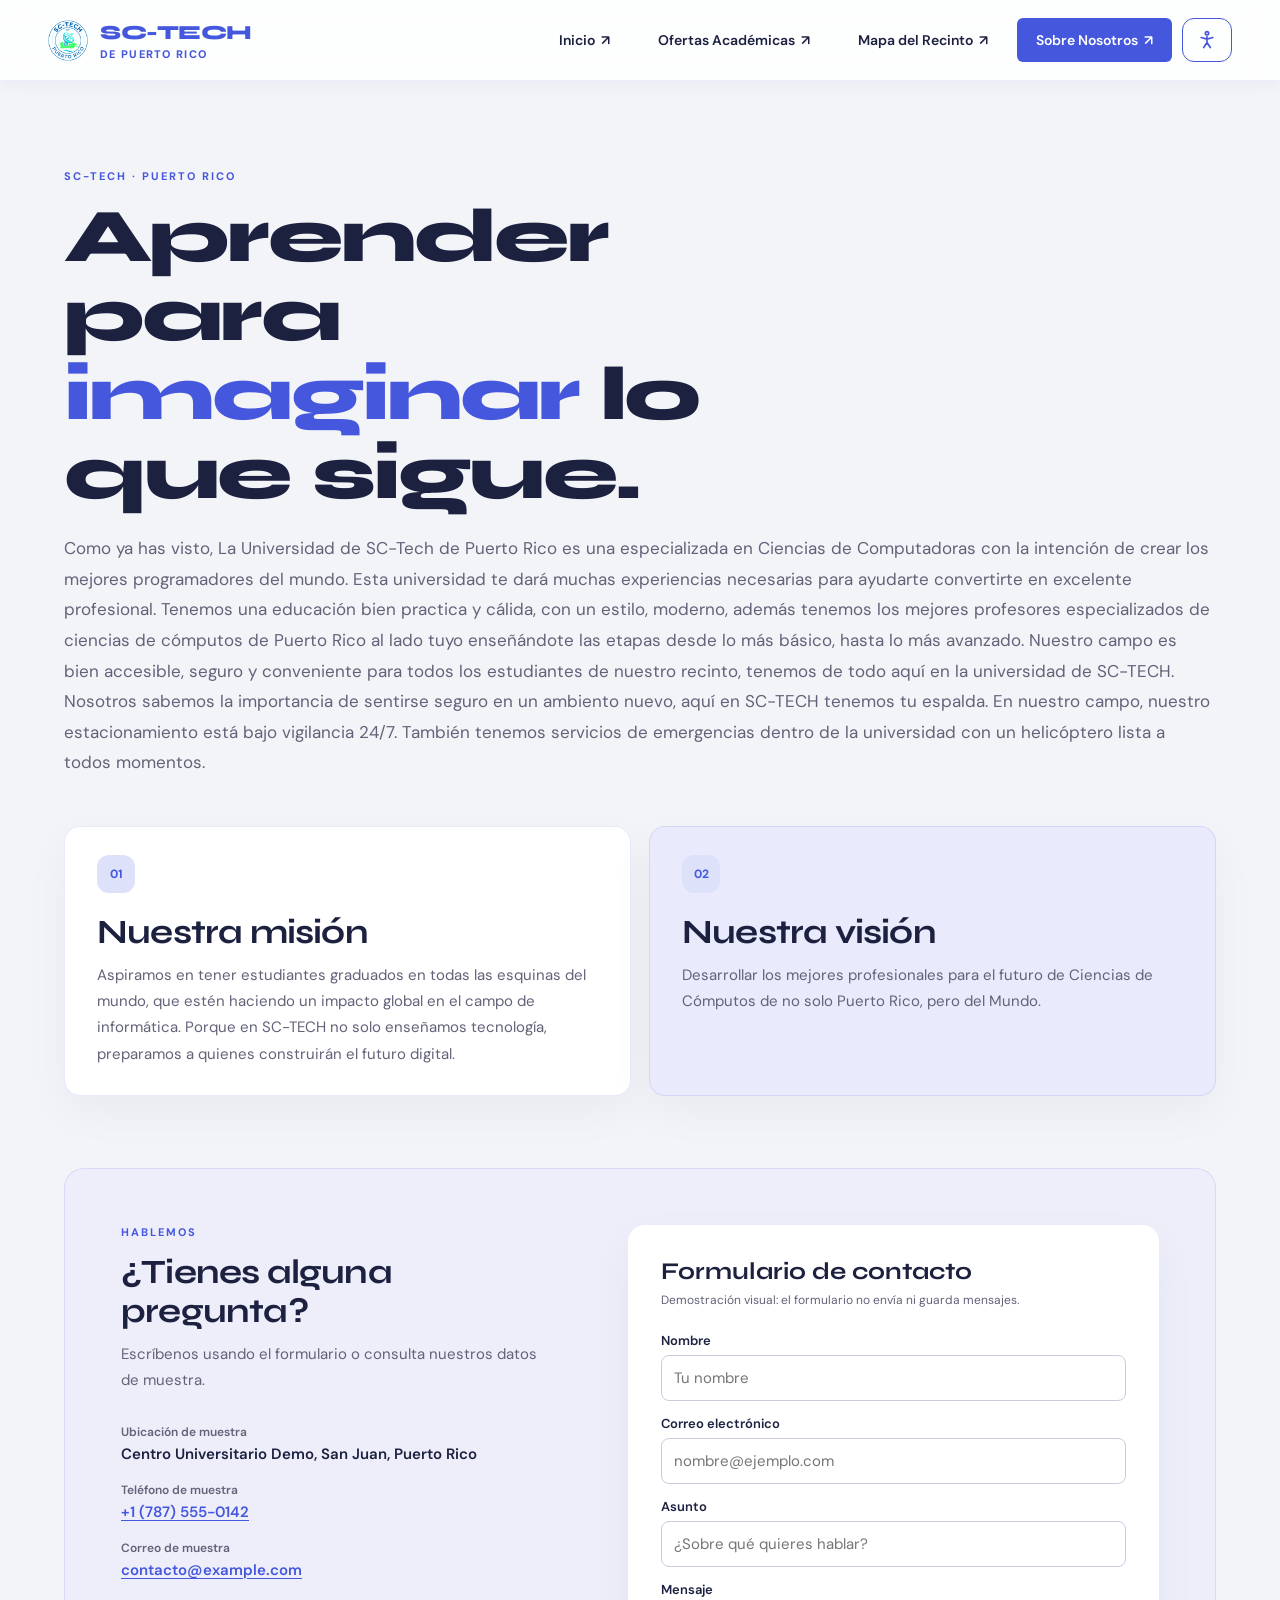
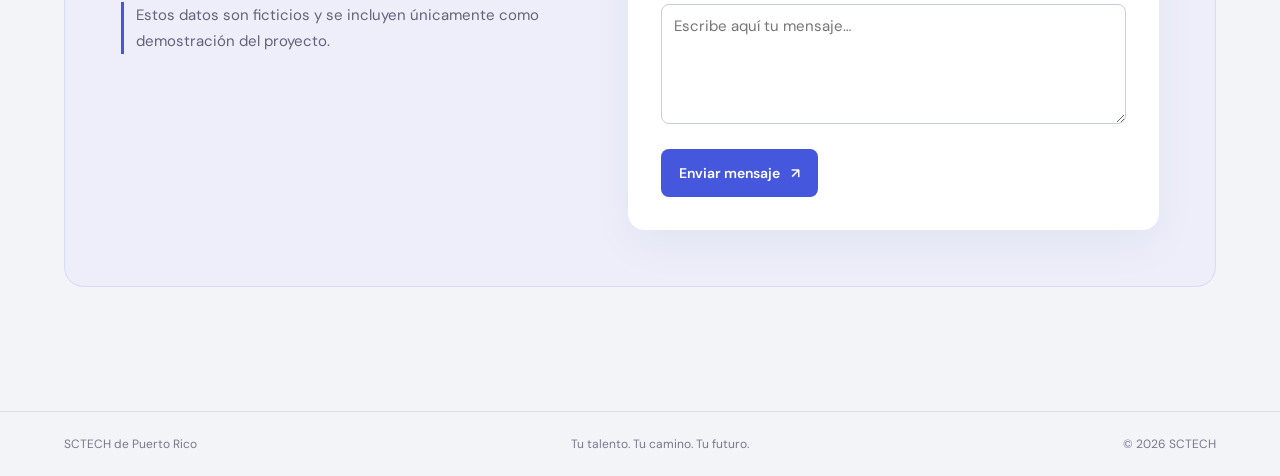
==== commit 945d45f0: "Incremental update. Fixed missing /main key in Campus_Map. Added credits to the top of each HTML pag" ====
--- a/pages/about-us.html
+++ b/pages/about-us.html
@@ -1,3 +1,9 @@
+<!--
+    Equipo de trabajo:
+    Julio - Programador
+		Ricardo - Graficos
+		Ihan - Texto
+-->
 <!DOCTYPE html>
 <html lang="es">
 
@@ -37,10 +43,10 @@
 			</a>
 			<div class="nav-links">
 				<a class="btn-nav-rounded" href="../index.html">Inicio <span aria-hidden="true">↗</span></a>
-				<a class="btn-nav-rounded" href="ofertas-academicas.html">Ofertas académicas <span
+				<a class="btn-nav-rounded" href="ofertas-academicas.html">Ofertas Académicas <span
 						aria-hidden="true">↗</span></a>
-				<a class="btn-nav-rounded" href="Campus_Map.html">Campus Map <span aria-hidden="true">↗</span></a>
-				<a class="btn-nav-rounded active" href="about-us.html" aria-current="page">About us <span
+				<a class="btn-nav-rounded" href="Campus_Map.html">Mapa del Recinto <span aria-hidden="true">↗</span></a>
+				<a class="btn-nav-rounded active" href="about-us.html" aria-current="page">Sobre Nosotros <span
 						aria-hidden="true">↗</span></a>
 
 				<!-- Contenedor para botón de accesibilidad -->
